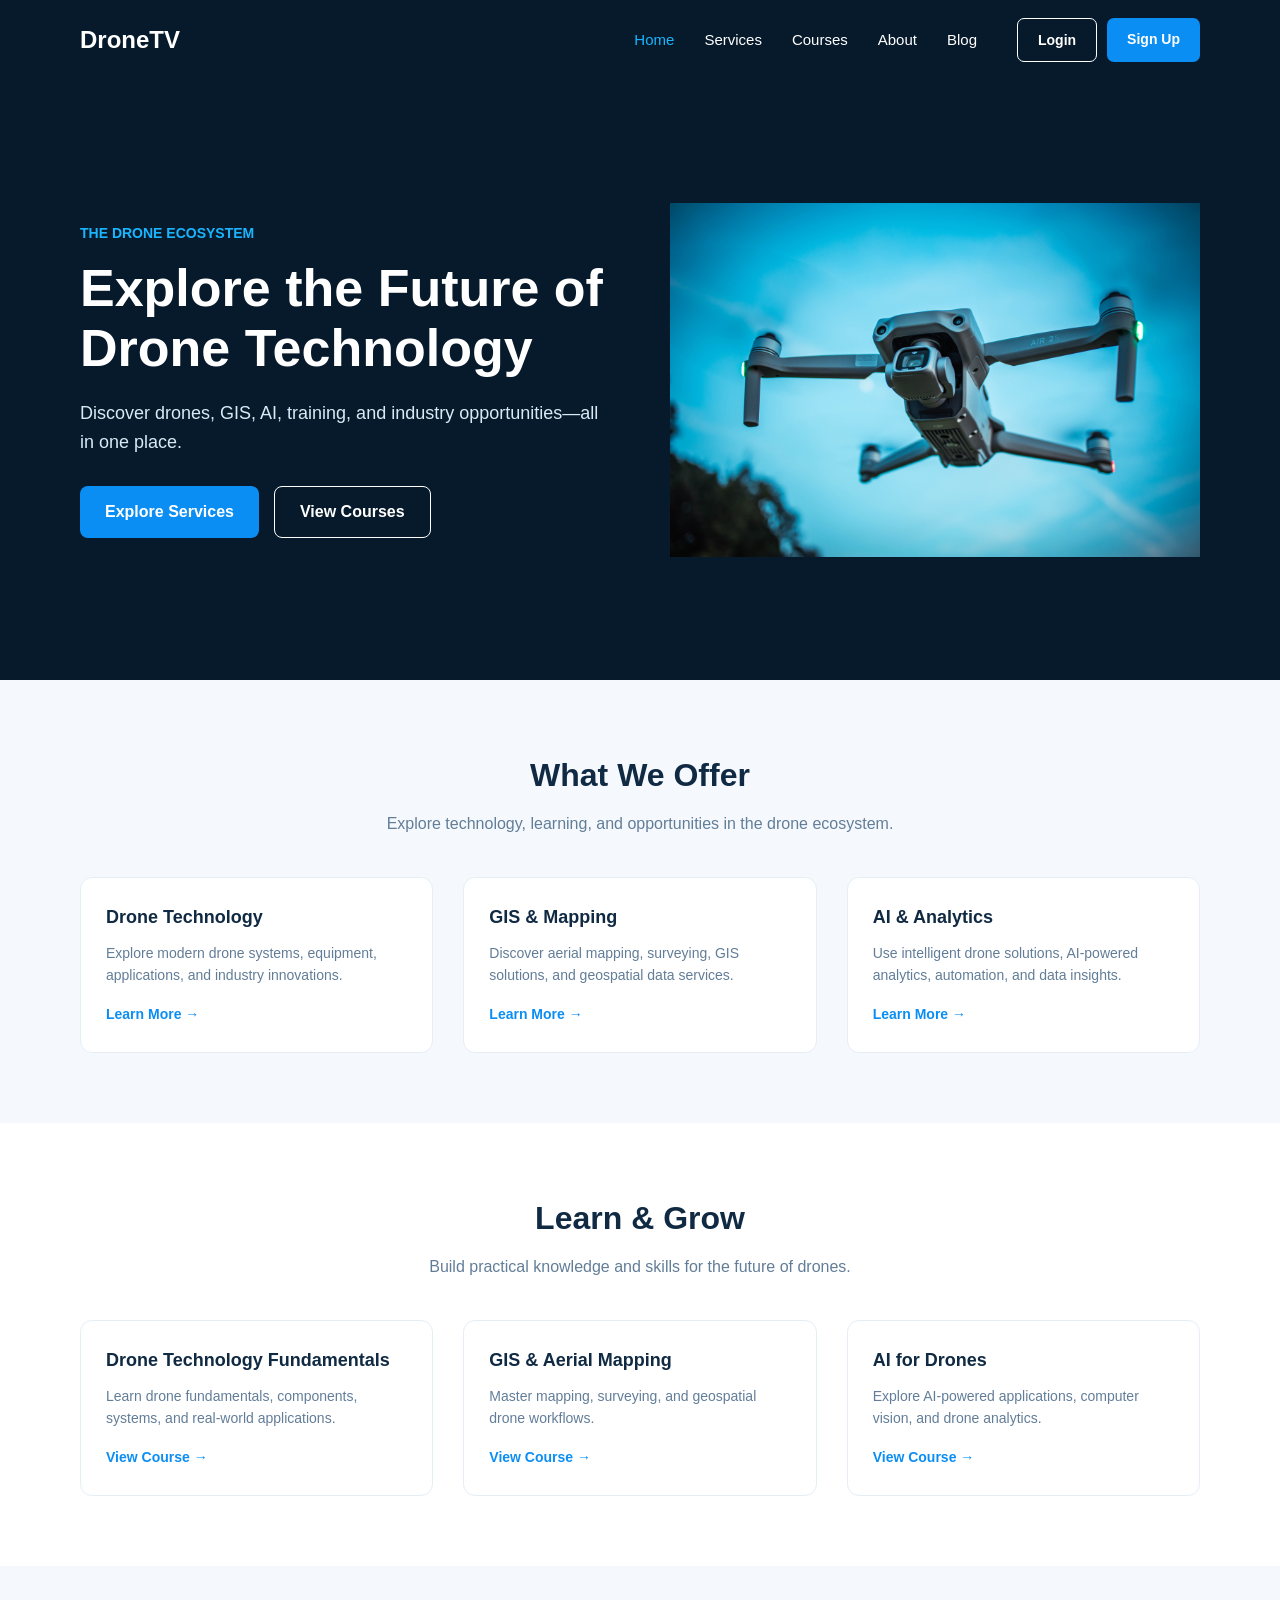
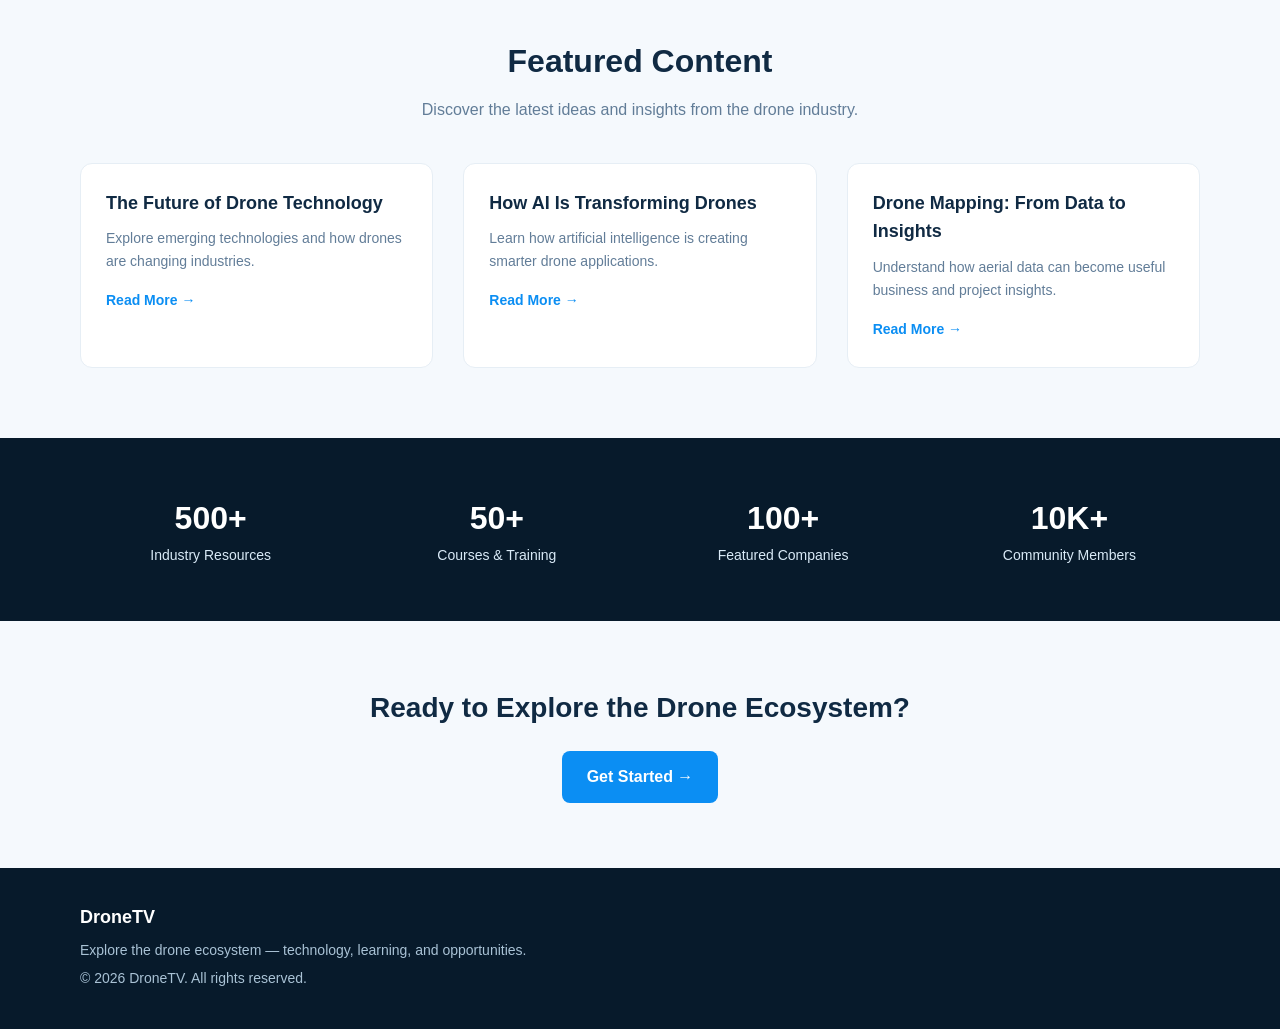
==== index.html @ 10c0e73f "Add files via upload" ====
<!DOCTYPE html>
<html lang="en">

<head>
  <meta charset="UTF-8">
  <meta name="viewport" content="width=device-width, initial-scale=1.0">

  <title>DroneTV | Drone Ecosystem</title>

  <link rel="stylesheet" href="style.css">
</head>

<body>

  <!-- Navigation -->
  <header class="navbar">

    <a href="index.html" class="logo">DroneTV</a>

    <nav>
      <ul class="nav-links">
        <li>
          <a href="index.html" class="active">Home</a>
        </li>

        <li>
          <a href="services.html">Services</a>
        </li>

        <li>
          <a href="courses.html">Courses</a>
        </li>

        <li>
          <a href="#about">About</a>
        </li>

        <li>
          <a href="#featured">Blog</a>
        </li>
      </ul>
    </nav>

    <div class="nav-buttons">
      <a href="login.html" class="login-btn">Login</a>
      <a href="login.html" class="signup-btn">Sign Up</a>
    </div>

  </header>


  <!-- Hero Section -->
  <section class="hero">

    <div class="hero-content">

      <div class="hero-label">
        THE DRONE ECOSYSTEM
      </div>

      <h1>
        Explore the Future of Drone Technology
      </h1>

      <p>
        Discover drones, GIS, AI, training, and industry opportunities—all in one place.
      </p>

      <div class="hero-buttons">

        <a href="services.html" class="btn-primary">
          Explore Services
        </a>

        <a href="courses.html" class="btn-secondary">
          View Courses
        </a>

      </div>

    </div>

    <div class="hero-image">
  <img src="pexels-david-mielimonka-70202322-8441677.jpg" alt="Drone technology">
</div>

  </section>


  <!-- Services Section -->
  <section class="section section-light">

    <h2 class="section-title">
      What We Offer
    </h2>

    <p class="section-subtitle">
      Explore technology, learning, and opportunities in the drone ecosystem.
    </p>

    <div class="cards">

      <div class="card">

        <h3>Drone Technology</h3>

        <p>
          Explore modern drone systems, equipment, applications, and industry innovations.
        </p>

        <a href="services.html" class="card-link">
          Learn More →
        </a>

      </div>


      <div class="card">

        <h3>GIS & Mapping</h3>

        <p>
          Discover aerial mapping, surveying, GIS solutions, and geospatial data services.
        </p>

        <a href="services.html" class="card-link">
          Learn More →
        </a>

      </div>


      <div class="card">

        <h3>AI & Analytics</h3>

        <p>
          Use intelligent drone solutions, AI-powered analytics, automation, and data insights.
        </p>

        <a href="services.html" class="card-link">
          Learn More →
        </a>

      </div>

    </div>

  </section>


  <!-- Courses Section -->
  <section class="section section-white">

    <h2 class="section-title">
      Learn & Grow
    </h2>

    <p class="section-subtitle">
      Build practical knowledge and skills for the future of drones.
    </p>

    <div class="cards">

      <div class="card">

        <h3>Drone Technology Fundamentals</h3>

        <p>
          Learn drone fundamentals, components, systems, and real-world applications.
        </p>

        <a href="courses.html" class="card-link">
          View Course →
        </a>

      </div>


      <div class="card">

        <h3>GIS & Aerial Mapping</h3>

        <p>
          Master mapping, surveying, and geospatial drone workflows.
        </p>

        <a href="courses.html" class="card-link">
          View Course →
        </a>

      </div>


      <div class="card">

        <h3>AI for Drones</h3>

        <p>
          Explore AI-powered applications, computer vision, and drone analytics.
        </p>

        <a href="courses.html" class="card-link">
          View Course →
        </a>

      </div>

    </div>

  </section>


  <!-- Featured Content -->
  <section class="section section-light" id="featured">

    <h2 class="section-title">
      Featured Content
    </h2>

    <p class="section-subtitle">
      Discover the latest ideas and insights from the drone industry.
    </p>

    <div class="cards">

      <div class="card">

        <h3>The Future of Drone Technology</h3>

        <p>
          Explore emerging technologies and how drones are changing industries.
        </p>

        <a href="#" class="card-link">
          Read More →
        </a>

      </div>


      <div class="card">

        <h3>How AI Is Transforming Drones</h3>

        <p>
          Learn how artificial intelligence is creating smarter drone applications.
        </p>

        <a href="#" class="card-link">
          Read More →
        </a>

      </div>


      <div class="card">

        <h3>Drone Mapping: From Data to Insights</h3>

        <p>
          Understand how aerial data can become useful business and project insights.
        </p>

        <a href="#" class="card-link">
          Read More →
        </a>

      </div>

    </div>

  </section>


  <!-- Statistics -->
  <section class="stats">

    <div class="stat">
      <h2>500+</h2>
      <p>Industry Resources</p>
    </div>

    <div class="stat">
      <h2>50+</h2>
      <p>Courses & Training</p>
    </div>

    <div class="stat">
      <h2>100+</h2>
      <p>Featured Companies</p>
    </div>

    <div class="stat">
      <h2>10K+</h2>
      <p>Community Members</p>
    </div>

  </section>


  <!-- Final CTA -->
  <section class="cta" id="about">

    <h2>
      Ready to Explore the Drone Ecosystem?
    </h2>

    <a href="login.html" class="btn-primary">
      Get Started →
    </a>

  </section>


  <!-- Footer -->
  <footer class="footer">

    <h3>DroneTV</h3>

    <p>
      Explore the drone ecosystem — technology, learning, and opportunities.
    </p>

    <p>
      © 2026 DroneTV. All rights reserved.
    </p>

  </footer>


  <script src="js/script.js"></script>

</body>

</html>
---- style.css ----
* {
  margin: 0;
  padding: 0;
  box-sizing: border-box;
}

html {
  scroll-behavior: smooth;
}

body {
  font-family: Arial, sans-serif;
  color: #102a43;
  background: #f5f9fd;
  line-height: 1.6;
}

a {
  text-decoration: none;
  color: inherit;
}

button {
  font-family: inherit;
  cursor: pointer;
  border: none;
}

img {
  max-width: 100%;
  display: block;
}

/* =========================
   NAVBAR
========================= */

.navbar {
  height: 80px;
  background: #071a2b;
  display: flex;
  align-items: center;
  padding: 0 80px;
  gap: 40px;
}

.logo {
  color: #ffffff;
  font-size: 24px;
  font-weight: 700;
  margin-right: auto;
}

.nav-links {
  display: flex;
  align-items: center;
  gap: 30px;
  list-style: none;
}

.nav-links a {
  color: #ffffff;
  font-size: 15px;
  font-weight: 500;
}

.nav-links a:hover,
.nav-links a.active {
  color: #19b5fe;
}

.nav-buttons {
  display: flex;
  gap: 10px;
}

.login-btn,
.signup-btn {
  padding: 10px 20px;
  border-radius: 7px;
  font-size: 14px;
  font-weight: 600;
}

.login-btn {
  color: #ffffff;
  background: transparent;
  border: 1px solid #ffffff;
}

.signup-btn {
  color: #ffffff;
  background: #0b8ef3;
}

/* =========================
   BUTTONS
========================= */

.btn-primary {
  display: inline-block;
  background: #0b8ef3;
  color: #ffffff;
  padding: 13px 25px;
  border-radius: 8px;
  font-weight: 600;
}

.btn-primary:hover,
.signup-btn:hover {
  background: #087bd4;
}

.btn-secondary {
  display: inline-block;
  background: transparent;
  color: #ffffff;
  border: 1px solid #ffffff;
  padding: 12px 25px;
  border-radius: 8px;
  font-weight: 600;
}

/* =========================
   HERO
========================= */

.hero {
  background: #071a2b;
  min-height: 600px;
  display: flex;
  align-items: center;
  padding: 70px 80px;
  gap: 60px;
}

.hero-content {
  flex: 1;
}

.hero-label {
  color: #19b5fe;
  font-size: 14px;
  font-weight: 600;
  margin-bottom: 15px;
}

.hero h1 {
  color: #ffffff;
  font-size: 52px;
  line-height: 1.15;
  margin-bottom: 20px;
}

.hero p {
  color: #d9eaf7;
  font-size: 18px;
  max-width: 650px;
  margin-bottom: 30px;
}

.hero-buttons {
  display: flex;
  gap: 15px;
}

.hero-image {
  flex: 1;
  min-height: 320px;
  border-radius: 16px;
  background: linear-gradient(135deg, #0b8ef3, #071a2b);
  display: flex;
  align-items: center;
  justify-content: center;
  color: #ffffff;
  font-size: 70px;
}

/* =========================
   SECTIONS
========================= */

.section {
  padding: 70px 80px;
}

.section-light {
  background: #f5f9fd;
}

.section-white {
  background: #ffffff;
}

.section-title {
  text-align: center;
  font-size: 32px;
  margin-bottom: 10px;
}

.section-subtitle {
  text-align: center;
  color: #627d98;
  margin-bottom: 40px;
}

/* =========================
   CARDS
========================= */

.cards {
  display: grid;
  grid-template-columns: repeat(3, 1fr);
  gap: 30px;
}

.card {
  background: #ffffff;
  border: 1px solid #e6eef5;
  border-radius: 12px;
  padding: 25px;
}

.card h3 {
  font-size: 18px;
  margin-bottom: 10px;
}

.card p {
  color: #627d98;
  font-size: 14px;
  margin-bottom: 15px;
}

.card-link {
  color: #0b8ef3;
  font-size: 14px;
  font-weight: 600;
}

/* =========================
   STATS
========================= */

.stats {
  background: #071a2b;
  padding: 55px 80px;
  display: grid;
  grid-template-columns: repeat(4, 1fr);
  text-align: center;
  gap: 25px;
}

.stat h2 {
  color: #ffffff;
  font-size: 32px;
}

.stat p {
  color: #d9eaf7;
  font-size: 14px;
}

/* =========================
   CTA
========================= */

.cta {
  text-align: center;
  padding: 65px 30px;
  background: #f5f9fd;
}

.cta h2 {
  font-size: 28px;
  margin-bottom: 20px;
}

/* =========================
   PAGE HEADER
========================= */

.page-header {
  padding: 45px 80px 25px;
  background: #f5f9fd;
}

.page-header h1 {
  font-size: 32px;
  margin-bottom: 8px;
}

.page-header p {
  color: #627d98;
}

/* =========================
   COURSE/SERVICE GRID
========================= */

.content-section {
  padding: 30px 80px 70px;
}

.content-section h2 {
  font-size: 22px;
  margin-bottom: 25px;
}

.course-grid,
.service-grid {
  display: grid;
  grid-template-columns: repeat(3, 1fr);
  gap: 20px;
}

.course-card,
.service-card {
  background: #ffffff;
  border: 1px solid #e6eef5;
  border-radius: 12px;
  padding: 24px;
}

.course-card {
  min-height: 180px;
}

.service-card {
  min-height: 145px;
}

.course-card h3,
.service-card h3 {
  font-size: 18px;
  margin-bottom: 8px;
}

.course-card p,
.service-card p {
  color: #627d98;
  font-size: 14px;
  margin-bottom: 12px;
}

.badge {
  display: inline-block;
  background: #ebf8ff;
  color: #0b8ef3;
  padding: 4px 9px;
  border-radius: 6px;
  font-size: 12px;
  font-weight: 600;
  margin-bottom: 12px;
}

/* =========================
   LOGIN
========================= */

.login-page {
  min-height: calc(100vh - 80px);
  display: flex;
  justify-content: center;
  align-items: center;
  padding: 50px 20px;
}

.login-card {
  width: 600px;
  background: #ffffff;
  border: 1px solid #e6eef5;
  border-radius: 16px;
  padding: 45px 50px;
}

.login-card h1 {
  text-align: center;
  font-size: 32px;
  margin-bottom: 10px;
}

.login-card .welcome {
  text-align: center;
  color: #627d98;
  font-size: 15px;
  margin-bottom: 30px;
}

.form-group {
  margin-bottom: 18px;
}

.form-group label {
  display: block;
  font-size: 14px;
  font-weight: 600;
  margin-bottom: 7px;
}

.form-group input {
  width: 100%;
  height: 48px;
  border: 1px solid #d9e2ec;
  border-radius: 8px;
  padding: 0 16px;
  font-size: 14px;
  outline: none;
}

.form-group input:focus {
  border-color: #0b8ef3;
}

.login-submit {
  width: 100%;
  height: 48px;
  background: #0b8ef3;
  color: #ffffff;
  border-radius: 8px;
  font-size: 16px;
  font-weight: 600;
  margin-top: 8px;
}

.forgot {
  display: block;
  text-align: right;
  color: #0b8ef3;
  font-size: 14px;
  font-weight: 500;
  margin-top: 15px;
}

.signup-text {
  text-align: center;
  color: #627d98;
  font-size: 14px;
  margin-top: 25px;
}

.signup-text a {
  color: #0b8ef3;
  font-weight: 600;
}

/* =========================
   DASHBOARD
========================= */

.dashboard {
  padding: 40px 80px 70px;
}

.dashboard h1 {
  font-size: 32px;
  margin-bottom: 5px;
}

.dashboard-subtitle {
  color: #627d98;
  margin-bottom: 35px;
}

.dashboard-stats {
  display: grid;
  grid-template-columns: repeat(3, 1fr);
  gap: 20px;
  margin-bottom: 45px;
}

.dashboard-stat {
  background: #ffffff;
  border: 1px solid #e6eef5;
  border-radius: 12px;
  padding: 25px;
}

.dashboard-stat p {
  color: #627d98;
  font-size: 14px;
}

.dashboard-stat h2 {
  font-size: 28px;
  margin-top: 5px;
}

.learning-card {
  background: #ffffff;
  border: 1px solid #e6eef5;
  border-radius: 12px;
  padding: 25px;
  margin-bottom: 35px;
}

.learning-card h3 {
  margin-bottom: 8px;
}

.learning-card p {
  color: #627d98;
  font-size: 14px;
}

.progress {
  width: 70%;
  height: 8px;
  background: #e6eef5;
  border-radius: 10px;
  margin-top: 15px;
  overflow: hidden;
}

.progress-bar {
  width: 65%;
  height: 100%;
  background: #0b8ef3;
}

.quick-access {
  display: flex;
  gap: 20px;
}

.quick-card {
  background: #ffffff;
  border: 1px solid #e6eef5;
  border-radius: 10px;
  padding: 18px 25px;
  color: #0b8ef3;
  font-weight: 600;
}

/* =========================
   FOOTER
========================= */

.footer {
  background: #071a2b;
  color: #ffffff;
  padding: 35px 80px;
}

.footer h3 {
  font-size: 18px;
  margin-bottom: 8px;
}

.footer p {
  color: #a9c2d5;
  font-size: 14px;
  margin-bottom: 5px;
}

/* =========================
   MOBILE
========================= */

@media (max-width: 900px) {
  .navbar {
    padding: 0 25px;
  }

  .nav-links {
    gap: 15px;
  }

  .hero {
    padding: 50px 30px;
    flex-direction: column;
  }

  .hero h1 {
    font-size: 40px;
  }

  .cards,
  .course-grid,
  .service-grid {
    grid-template-columns: 1fr;
  }

  .stats {
    grid-template-columns: repeat(2, 1fr);
    padding: 45px 30px;
  }

  .section,
  .content-section,
  .dashboard {
    padding-left: 30px;
    padding-right: 30px;
  }

  .page-header {
    padding-left: 30px;
    padding-right: 30px;
  }

  .dashboard-stats {
    grid-template-columns: 1fr;
  }
}

@media (max-width: 650px) {
  .navbar {
    height: auto;
    min-height: 70px;
    padding: 15px 20px;
    flex-wrap: wrap;
  }

  .nav-links {
    width: 100%;
    justify-content: center;
    flex-wrap: wrap;
    gap: 15px;
  }

  .nav-buttons {
    display: none;
  }

  .hero {
    padding: 45px 20px;
  }

  .hero h1 {
    font-size: 34px;
  }

  .hero p {
    font-size: 16px;
  }

  .hero-buttons {
    flex-direction: column;
  }

  .hero-buttons a {
    text-align: center;
  }

  .section {
    padding: 50px 20px;
  }

  .content-section,
  .dashboard {
    padding-left: 20px;
    padding-right: 20px;
  }

  .page-header {
    padding-left: 20px;
    padding-right: 20px;
  }

  .stats {
    grid-template-columns: 1fr 1fr;
    padding: 40px 20px;
  }

  .login-card {
    width: 100%;
    padding: 35px 25px;
  }

  .quick-access {
    flex-direction: column;
  }

  .footer {
    padding: 30px 20px;
  }
}
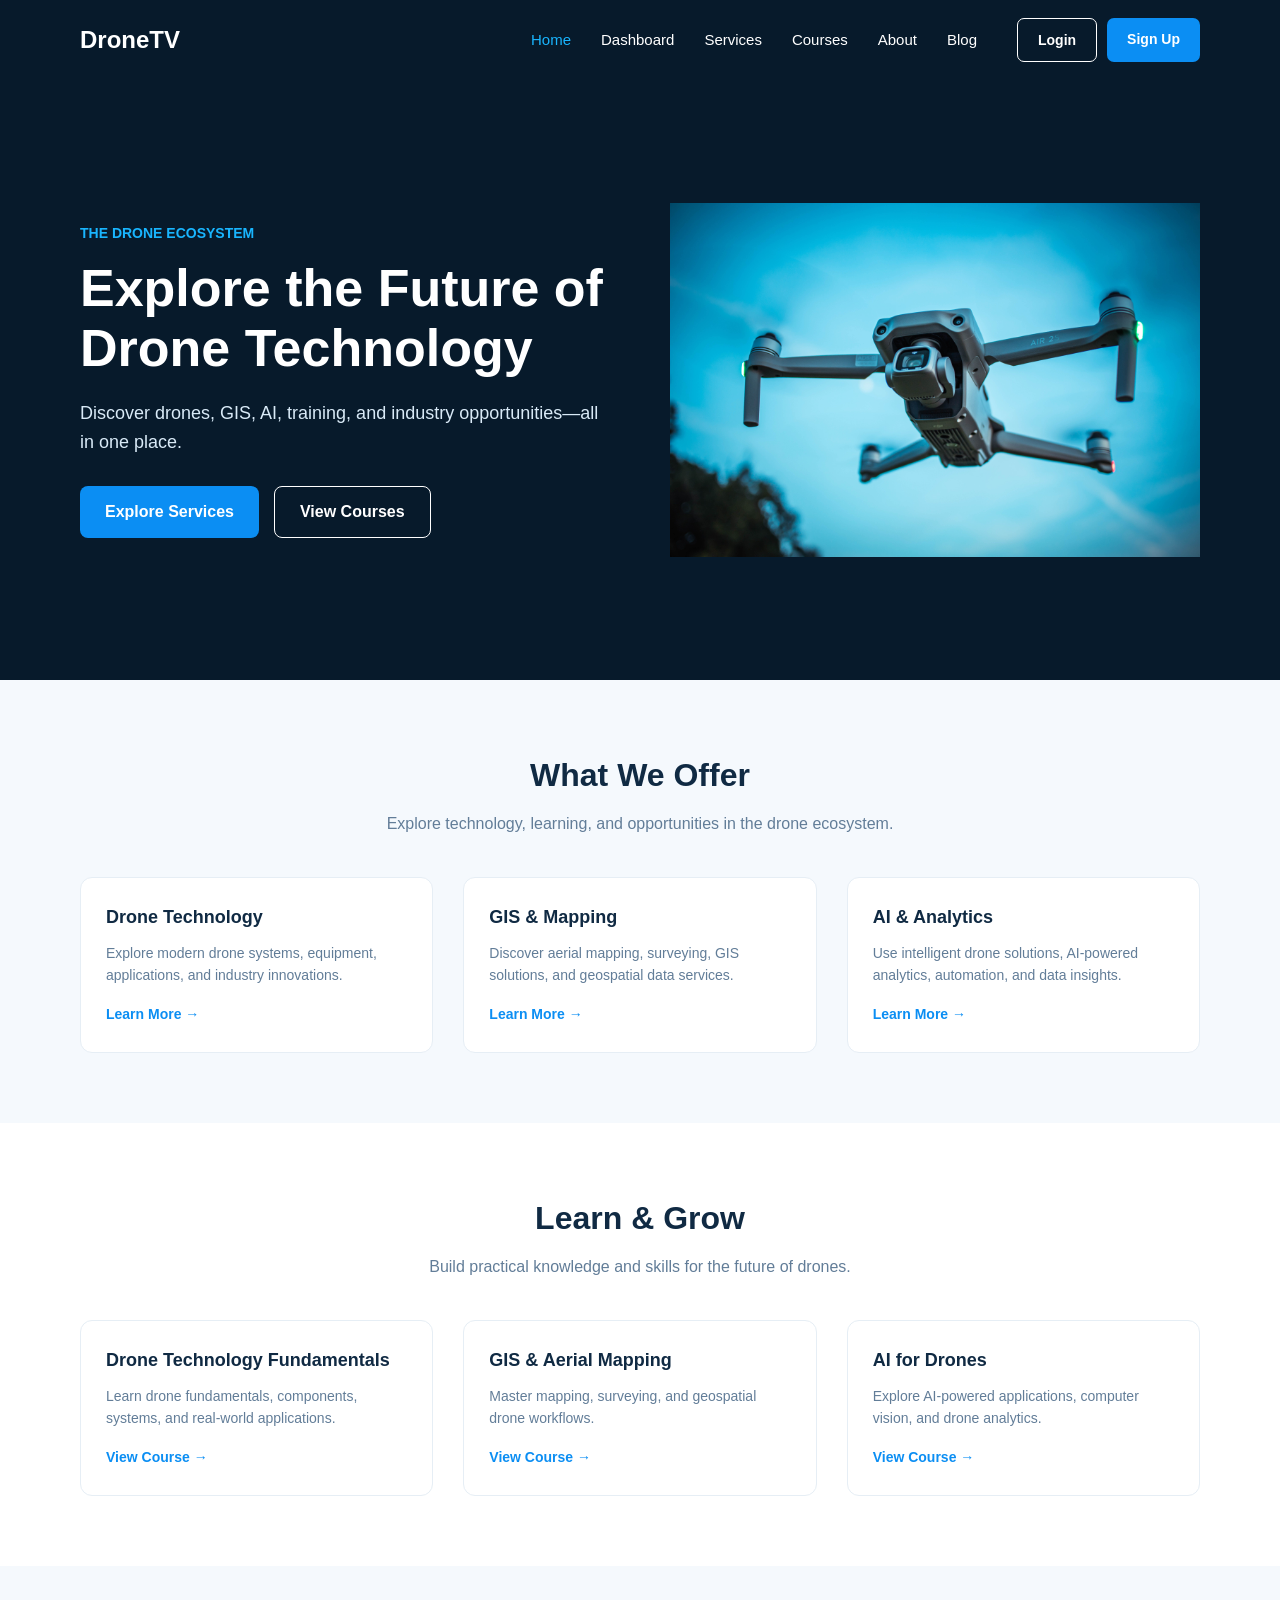
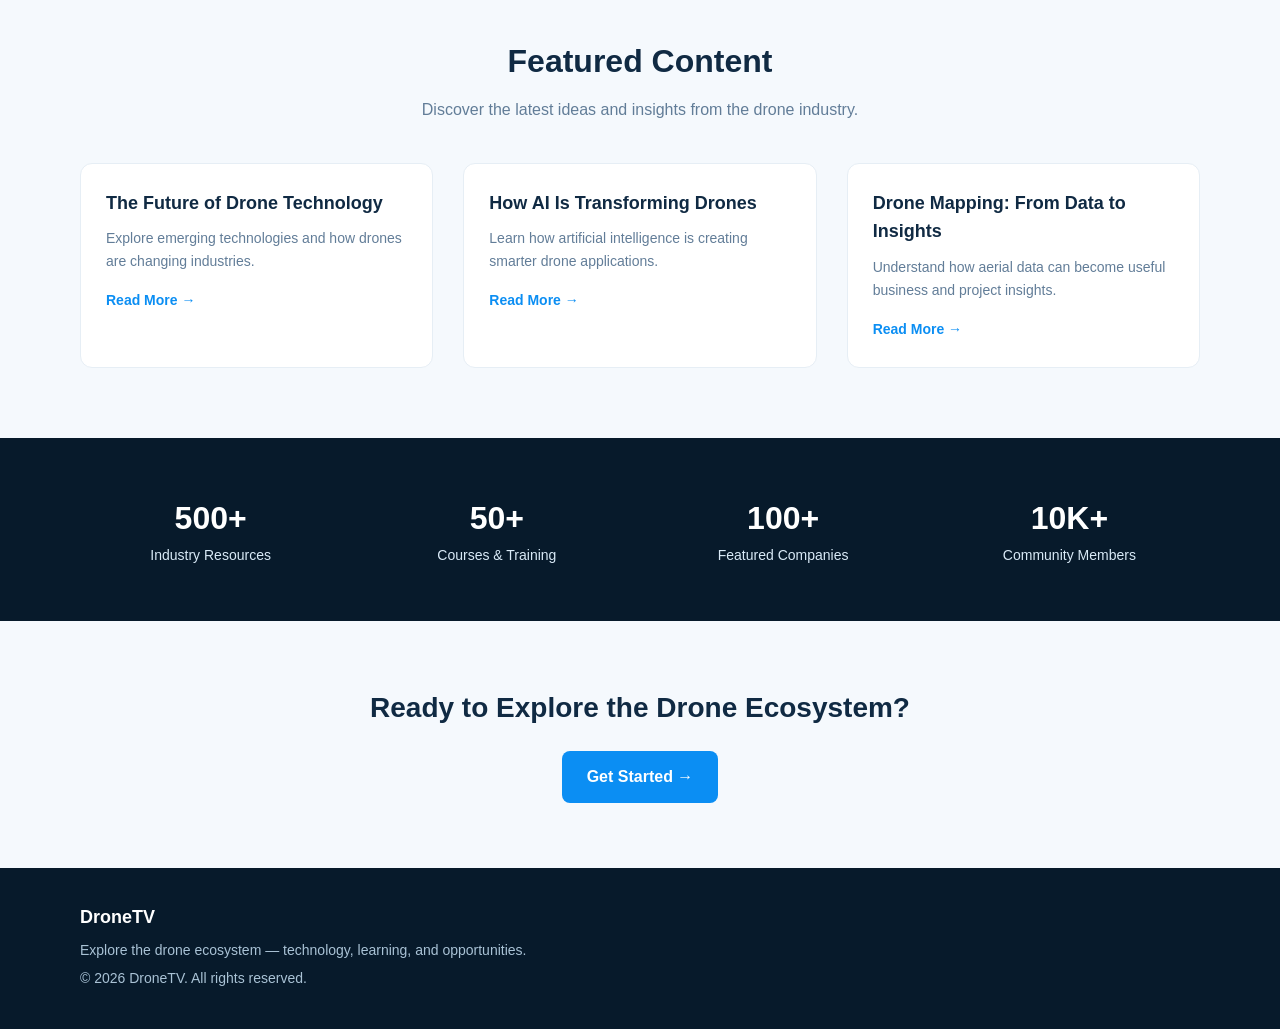
==== commit f9aabe18: "Update index.html" ====
--- a/index.html
+++ b/index.html
@@ -22,7 +22,11 @@
         <li>
           <a href="index.html" class="active">Home</a>
         </li>
-
+        
+        <li>
+          <a href="dashboard.html">Dashboard</a>
+        </li>
+        
         <li>
           <a href="services.html">Services</a>
         </li>
@@ -333,4 +337,4 @@
 
 </body>
 
-</html>+</html>
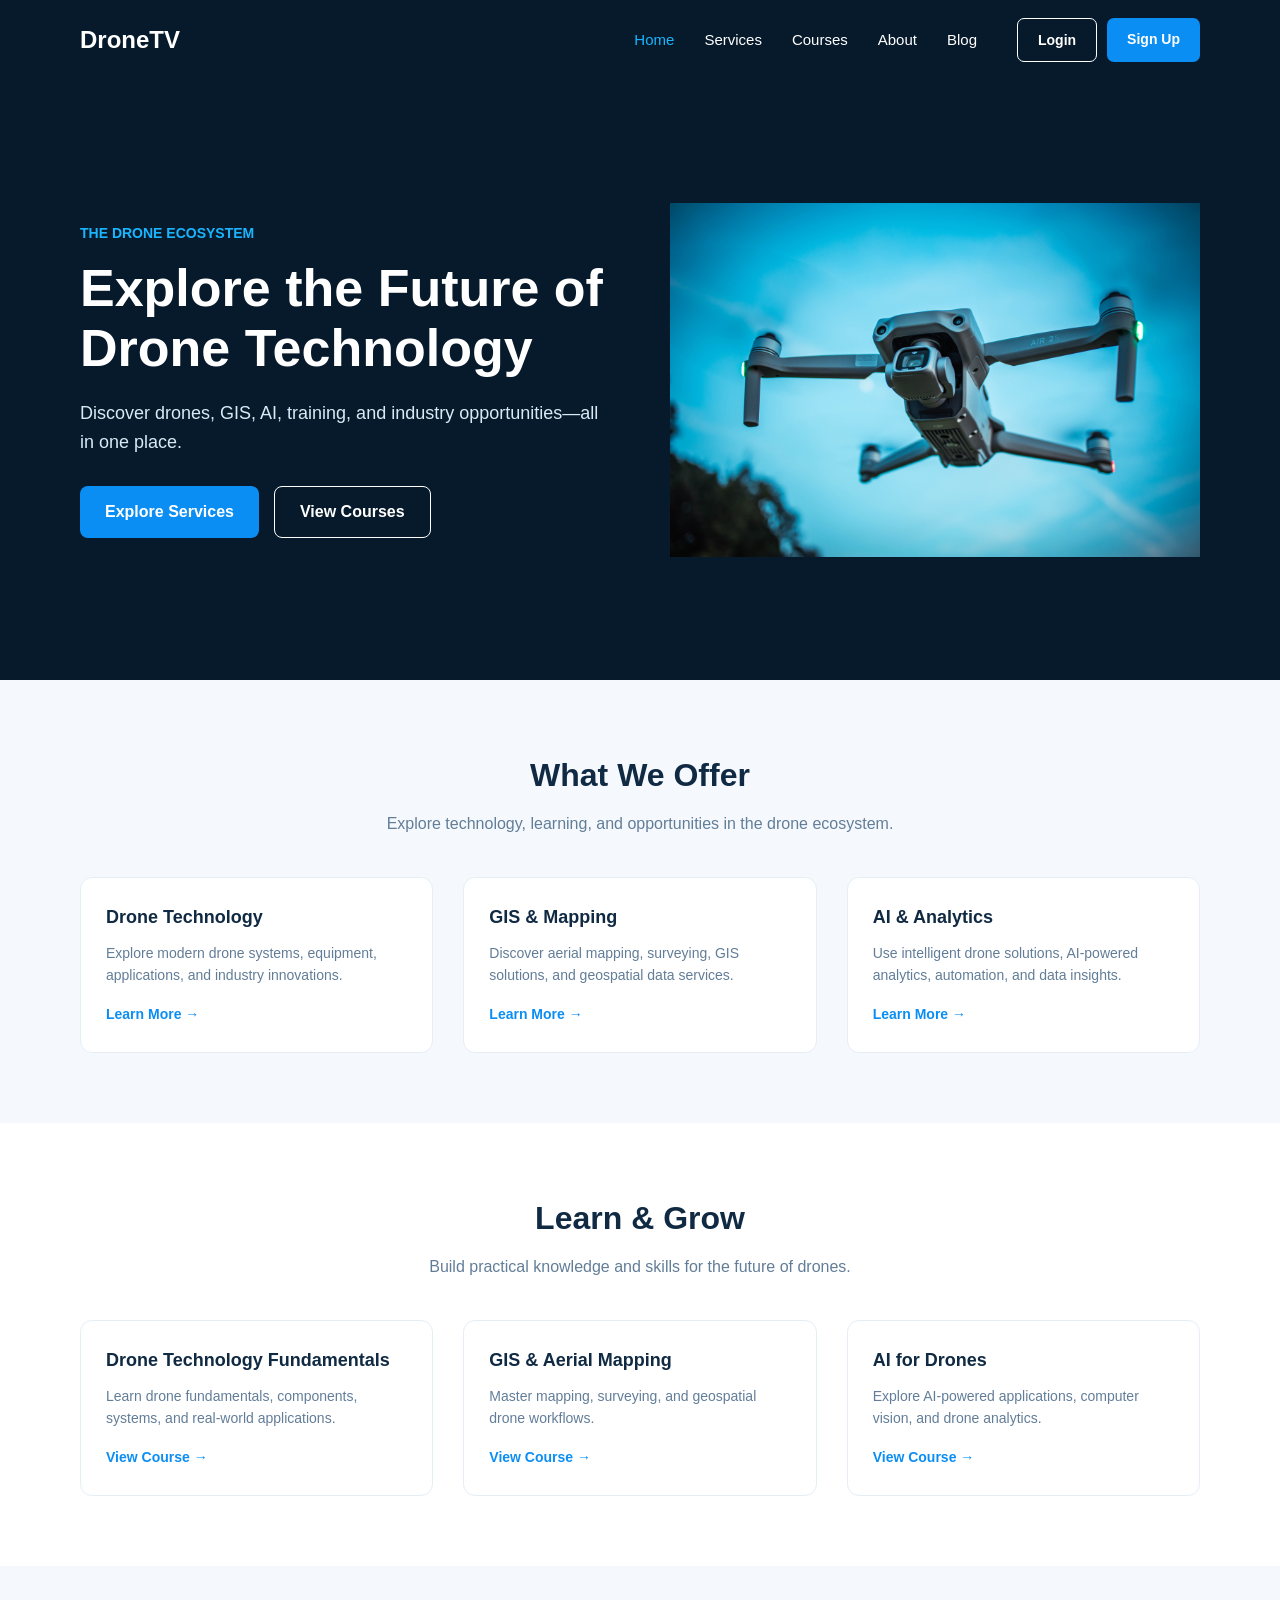
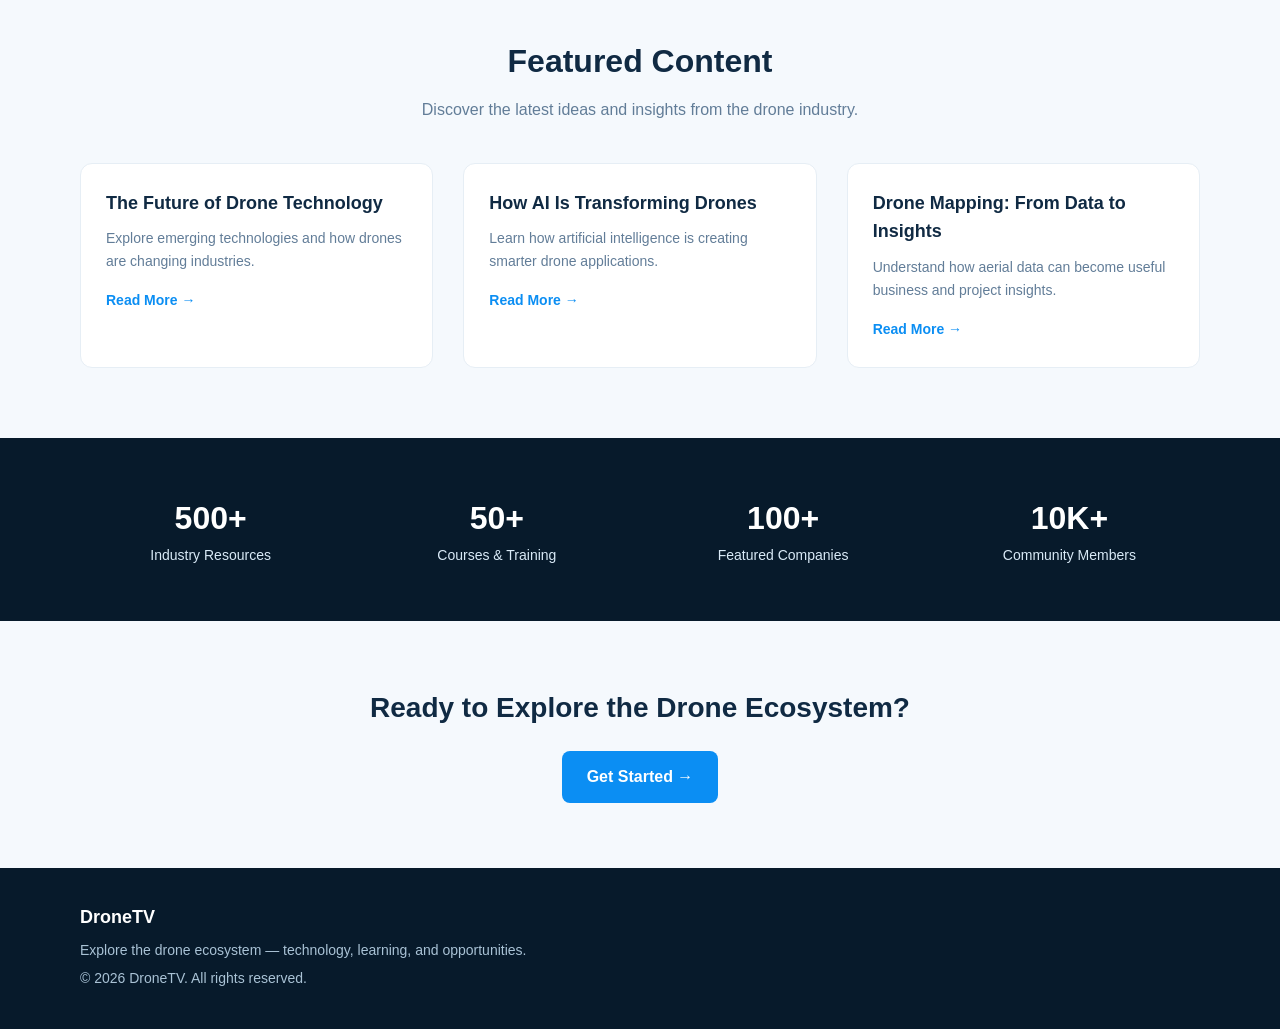
==== commit 5e6d6260: "Update index.html" ====
--- a/index.html
+++ b/index.html
@@ -24,10 +24,6 @@
         </li>
         
         <li>
-          <a href="dashboard.html">Dashboard</a>
-        </li>
-        
-        <li>
           <a href="services.html">Services</a>
         </li>
 
--- a/style.css
+++ b/style.css
@@ -506,7 +506,7 @@
 .progress {
   width: 70%;
   height: 8px;
-  background: #e6eef5;
+  background:#0b8ef3;
   border-radius: 10px;
   margin-top: 15px;
   overflow: hidden;
@@ -515,7 +515,7 @@
 .progress-bar {
   width: 65%;
   height: 100%;
-  background: #0b8ef3;
+  background:#e6eef5;
 }
 
 .quick-access {
@@ -674,4 +674,4 @@
   .footer {
     padding: 30px 20px;
   }
-}+}
